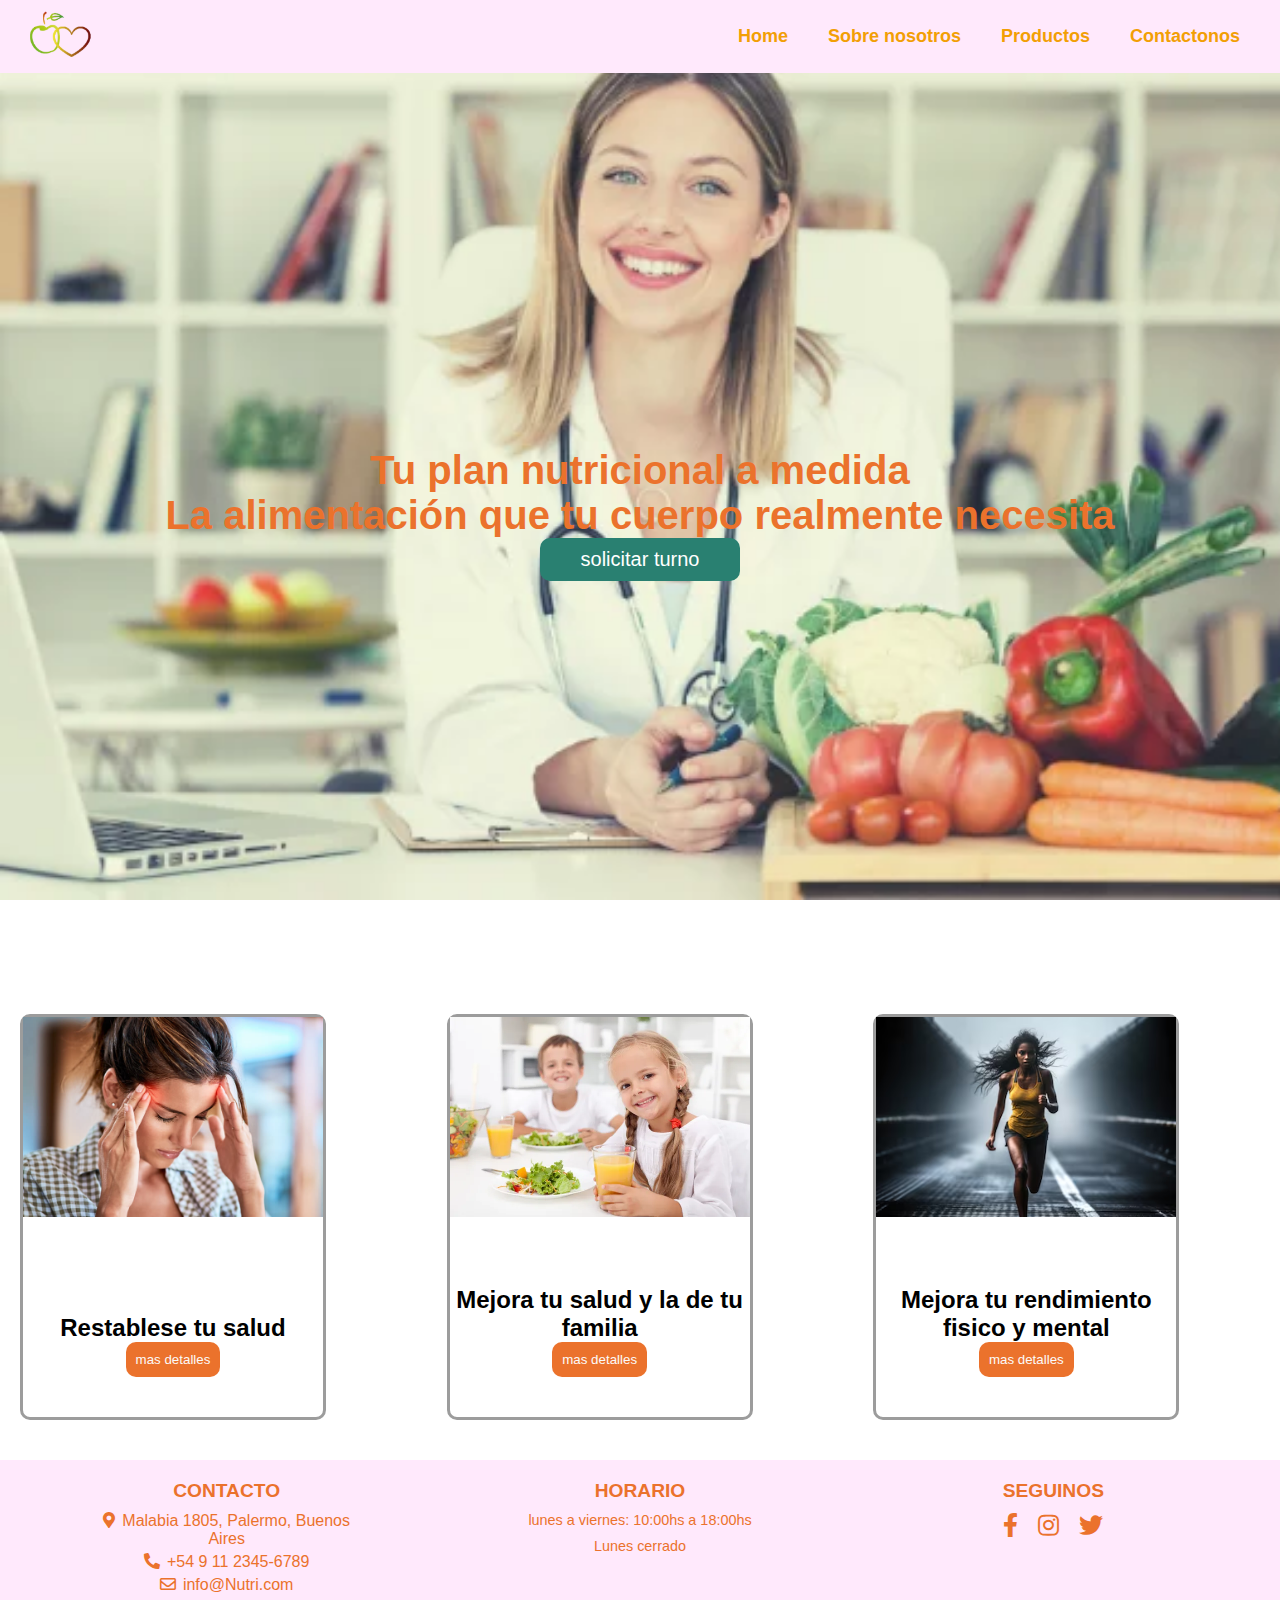
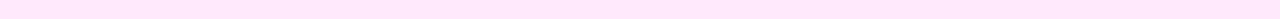
==== index.html @ 881b04ba "cambio de carpeta de css" ====
<!DOCTYPE html>
<html lang="en">
<head>
    <meta charset="UTF-8">
    <meta name="viewport" content="width=device-width, initial-scale=1.0">
    <title>Nutriwebb</title>
    <link rel="stylesheet" href="/css/style.css">
    <link rel="stylesheet" href="https://cdnjs.cloudflare.com/ajax/libs/font-awesome/5.15.4/css/all.min.css">
</head>
<body>
    
    <header>
        <div class="header-logo">
            <a href="index.html">
                <img src="img/logo.png" alt="logo" style="width: 80px;">
            </a>
        </div>
    
        <nav>
          <ul class="nav-links">
            <li><a aria-current="page home" href="index.html">Home</a></li>
            <li><a aria-current="page nosotros" href="about.html">Sobre nosotros</a></li>
            <li><a aria-current="productos" href="#">Productos</a></li>
            <li><a aria-current="page contacto" href="/contacto.html">Contactonos</a></li>
          </ul>
          <div class="hamburger">
            <div class="line"></div>
            <div class="line"></div>
            <div class="line"></div>
        </div>
        <button class="close-btn">&times;</button>
        </nav>
      </header>

    <main>
          <div class="home-background">
               <p class="frase-home">
                   Tu plan nutricional a medida
               </p>
               <p class="frase-home">
                   La alimentación que tu cuerpo realmente necesita
               </p>
               <button class="btnturno">solicitar turno</button>
          </div>

          <div class="card-container">
            <div class="card">
                <img src="img/card2.jpg" alt="">
                <div class="content">

                </div>
                <div class="card-footer">
                    <h2>Restablese tu salud</h1>
                    <button class="btndetalle">mas detalles</button>
                </div>
            </div>
            <div class="card">
                <img src="img/card1.jpg" alt="">
                <div class="content">

                </div>
                <div class="card-footer">
                    <h2>Mejora tu salud y la de tu familia</h1>
                    <button class="btndetalle">mas detalles</button>
                </div>
            </div>
            <div class="card">
                <img src="img/card3.avif" alt="">
                <div class="content">

                </div>
                <div class="card-footer">
                    <h2>Mejora tu rendimiento fisico y mental</h1>
                    <button class="btndetalle">mas detalles</button>
                </div>
            </div>
          </div>
    </main>

    <footer>
        <div class="footer-links">
          <div class="footer-column">
            <h4>CONTACTO</h4>
            <ul class="contact-icons">
              <li><a href="#"><i class="fas fa-map-marker-alt"></i><span>Malabia 1805, Palermo, Buenos Aires</span></a></li>
              <li><a href="#"><i class="fas fa-phone-alt"></i><span>+54 9 11 2345-6789</span></a></li>
              <li><a href="#"><i class="far fa-envelope"></i><span>info@Nutri.com</span></a></li>
            </ul>
          </div>
          <div class="footer-column">
            <h4>HORARIO</h4>
              <p>lunes a viernes: 10:00hs a 18:00hs</p>
              <p>Lunes cerrado</p>
          </div>
          <div class="footer-column">
            <h4>SEGUINOS</h4>
            <ul class="social-icons">
                <li><a href="#"><i class="fab fa-facebook-f"></i></a></li>
                <li><a href="#"><i class="fab fa-instagram"></i></a></li>
                <li><a href="#"><i class="fab fa-twitter"></i></a></li>
            </ul> 
          </div>
        
        
          </div>
          
          </div>
        </div>
      </footer>

    <script src="js/navbar.js"></script>
</body>
</html>
---- css/style.css ----
*{
    margin: 0;
  padding: 0;
  }
  

  /* seccion barra de navegacion  */

body {
    font-family: Arial, sans-serif;
}

header {
    background-color: #ffe9fc;
    color: #fff;
    padding: 10px 20px;
    display: flex;
    justify-content: space-between;
    align-items: center;
    position: fixed; /* Fijar el header en la parte superior */
    top: 0;
    left: 0;

    width: 100%; /* Ancho completo del header */
  
}


nav {
    display: flex;
    justify-content: space-around;
    align-items: center;
    padding: 10px 60px 10px 20px;
    position: relative;

}

nav .nav-links {

    list-style: none;
    display: flex;
    gap: 40px;
    margin: 0;

}

nav .nav-links li {
    margin: 0;
}

nav .nav-links a {
    color: #F29F05;
    text-decoration: none;
    font-size: 18px;
    font-weight: bold;
    transition: color 0.3s
}

a:hover {
    color: #efc77c !important; 
}

nav .hamburger {
    display: none;
    flex-direction: column;
    cursor: pointer;
    gap: 5px;
}

nav .hamburger .line {
    width: 25px;
    height: 3px;
    background-color: #F29F05;
}

nav .close-btn {
    display: none;
    
}

@media (max-width: 796px) {

    nav .close-btn {
        color: #fff;
        /* display: block; */
        border: 0;
        font-size: 2rem;
        background-color: transparent;
        cursor: pointer;
    }


    nav .nav-links {
        
        display: none;
        flex-direction: column;
        position: fixed;
        top: 0;
        right: 0;
        height: 100%;
        width: 200px;
        background-color: #F29F05;
        padding: 20px 10px;
        border-left: 1px solid #444;
        box-shadow: -2px 0 5px rgba(0, 0, 0, 0.5);
        z-index: 1;
        box-shadow: 0 0 0 100vmax rgba(0,0,0,.5);
    }

    nav .nav-links.active {
        display: flex;
    }

    nav .nav-links li {
        margin-bottom: 20px;
    }

    nav .nav-links a {
      color: #fff;
      /* padding-top: 100%; */
    }
      

    nav .nav-links li:last-child {
        margin-bottom: 0;
    }

    nav .hamburger {
        display: flex;
        z-index: 2;
    }

    nav .hamburger.active {
        display: none;
    }

    nav .close-btn {
        display: none;
        z-index: 2;
    }

    nav .close-btn.active {
        display: block;
    }

    a:hover {
        color: #023059 !important; 
    }
}

  /* secion home */
 
  main{
      margin-top: 4rem;

  }

  .home-background{
    background-image: url(/img/home.423);
    background-repeat: no-repeat;
    background-size: cover;
    background-attachment: fixed;
    height: 100vh;
    display: flex;
    flex-direction: column;
    align-items: center;
    justify-content: center;
    padding-left: 5rem;
    padding-right: 5rem;

  }

  .frase-home{
     font-size: 2.5rem;
     font-weight:800;
     color: #eb722c;
    
  }
  .btnturno{
    background-color: #298071;
    color: #fff;
    border-radius: 10px;
    padding: 10px;
    border:0;
    font-size: 20px;
    width: 200px;


  }


  


  /* stilos para cards */

.card-container{
  margin-top: 30px;
  width: 100%;
  padding: 20px;
  display:grid;
  grid-template-columns: repeat(auto-fill,minmax(23rem, 1fr));
}
  .card{
    width: 300px;
    height: 400px;
    border: solid rgb(156, 156, 156);
    border-radius: 10px;
    display: flex;
    flex-direction: column;
    gap: 10px;
    margin-bottom: 20px;
  }

  .card .content{
    flex-grow: 1;
    flex-shrink: 1;
  }

  .card-footer{
    margin-bottom: 40px;
    width: 100%;
    text-align: center;

  }

  .btndetalle{
    background-color: #eb722c;
    border: 0;
    border-radius: 10px;
    padding: 10px;
    color: #fcfaf9;
    margin: auto;
  }

  /* stilos para contactanos */

  .contacto{
    margin-top: 4rem;
    padding: 2rem;
    width: 100%;

  }

  .contacto-titulo{
   width: 250px;
   margin: auto;
   font-size: 40px;
   color: #eb722c;
   margin-bottom: 1rem;
  }

  .contacto .container{
    width: 50%;
    margin: auto;
    background-color: #fcfaf9;

  }
.row{
    width: 100%;
    height: 45vh;
    display: flex;
    flex-direction: column;
    gap: 13px;
    padding: 15px;
    border: solid rgb(192, 188, 188);
  
    border-radius: 10px;

}

.col{
    width: 100%;

}

.label{
    width: 100%;
    height: 30px;
}
.btnenviar{
  background-color: #eb722c;
  padding: 5px;
  margin: auto;
  color: #ddcfb4;
  border-radius: 10px;
  width: 80px;
  border: 0;
  font-size: 20px;
}
  /* fin estilo contactanos */

  

    /* Estilos de sobre nosotros*/

 .about{
    display:grid;
    grid-template-columns: repeat(auto-fill,minmax(35rem, 1fr));

 }

 .about-text{
    display: flex;
    align-items: center;

 }

 .about-text p{
    font-size: 25px;
 }


  /* Estilos del footer */
footer {
    background-color:  #ffe9fc;
    color: #eb722c;
    text-align: center;
    padding: 20px;
    margin-bottom: 0;
  }

  .footer-links {
    display: flex;
    flex-wrap: wrap;
    justify-content: space-around;
  }
  
  .footer-column {
    flex-basis: calc(25% - 40px); /* Ajusta según el número de columnas */
    margin: 0px;
  }
  
  .footer-column h4 {
    font-size: 1.2rem;
    margin-bottom: 10px;
  }
  
  .footer-column ul {
    list-style: none;
    padding: 0;
  }
  
  .footer-column ul li {
    margin-bottom: 5px;
  }
  
  .footer-column ul li a {
    color: #eb722c;
    text-decoration: none;
  }
  
  .contact-icons > li > a > i{
    margin-right: 7px
  }

  .social-icons {
    display: flex;
    justify-content: center;
    margin-bottom: 20px;
  }
  
  .social-icons li {
    margin: 0 10px;
  }
  
  .social-icons li a {
    color:#eb722c;
    font-size: 1.5rem;
    text-decoration: none;
  }
  
  /* Estilos para el texto de suscripción */
  .footer-column p {
    font-size: 0.9rem;
    margin-bottom: 10px;
  }
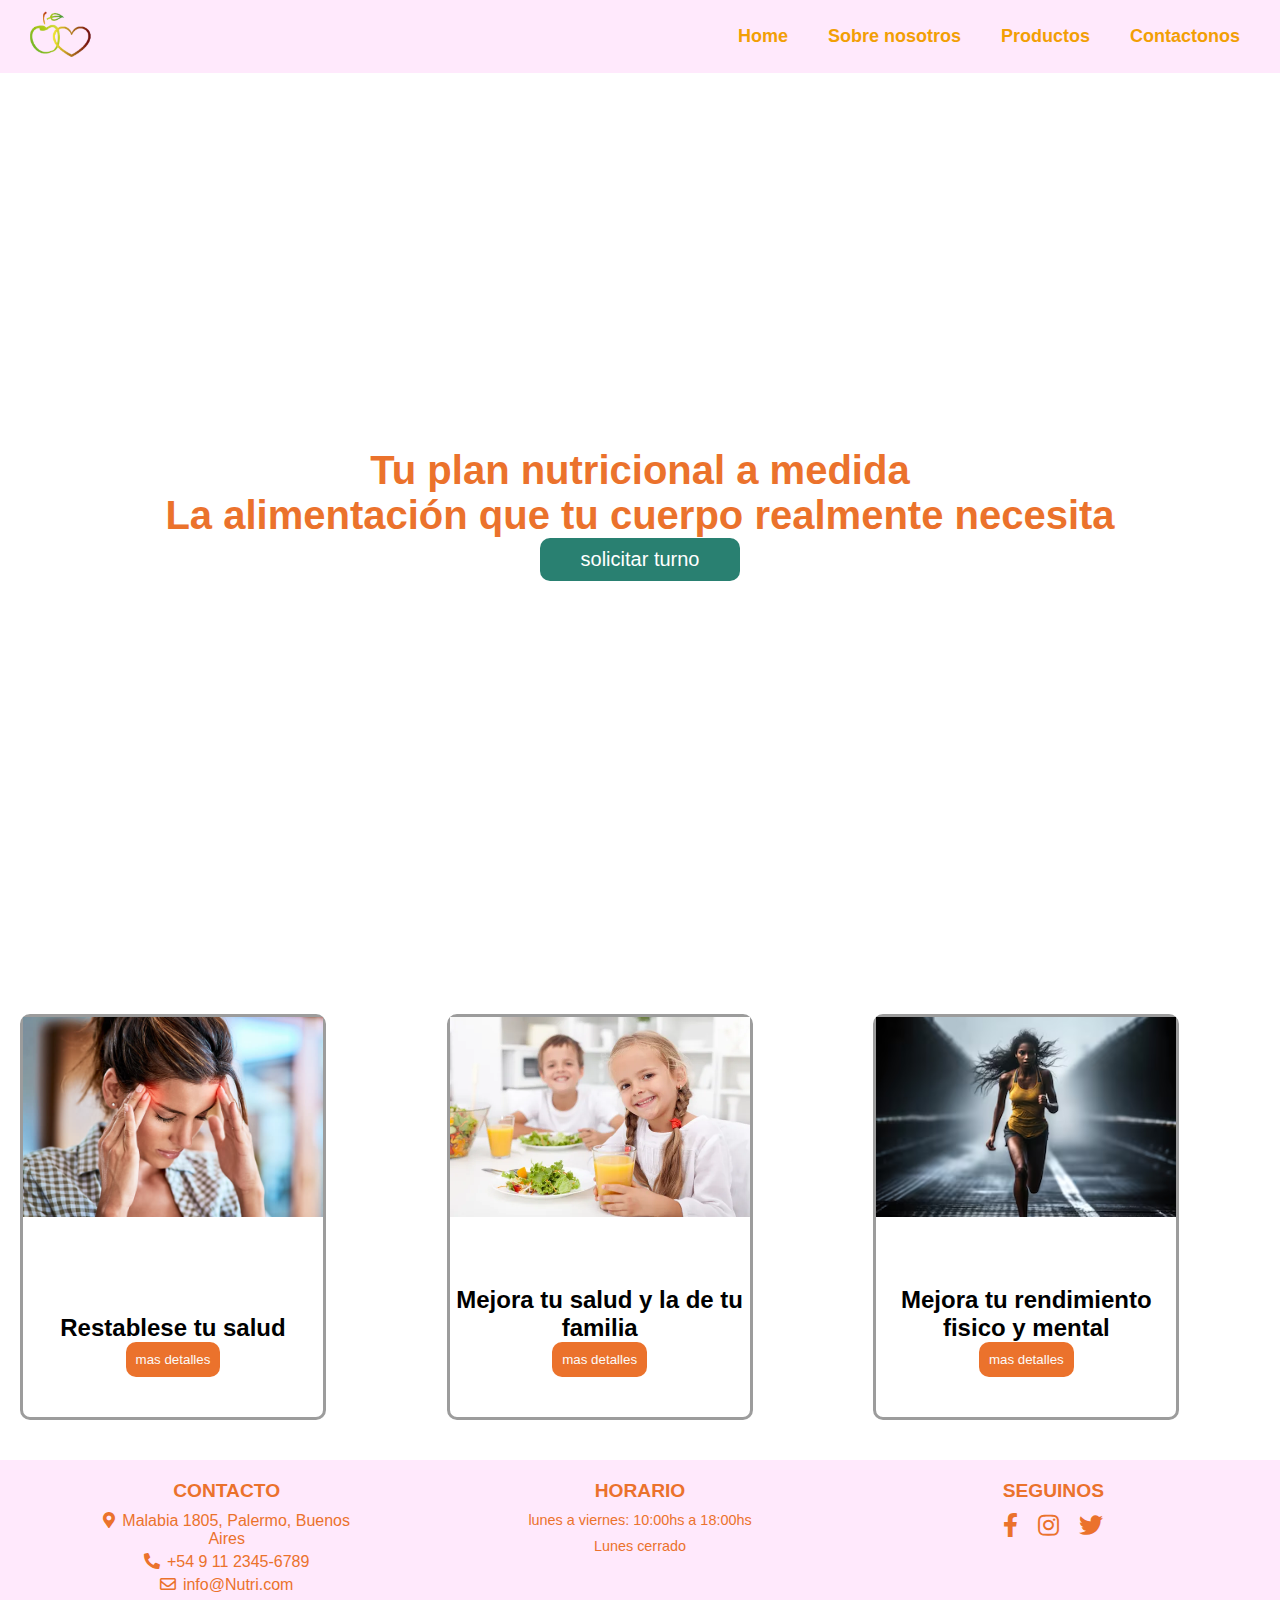
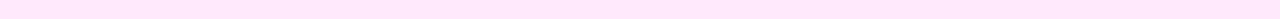
==== commit fe564bf5: "cambiando ruta de imagen home" ====
--- a/index.html
+++ b/index.html
@@ -4,7 +4,7 @@
     <meta charset="UTF-8">
     <meta name="viewport" content="width=device-width, initial-scale=1.0">
     <title>Nutriwebb</title>
-    <link rel="stylesheet" href="/css/style.css">
+    <link rel="stylesheet" href="css/style.css">
     <link rel="stylesheet" href="https://cdnjs.cloudflare.com/ajax/libs/font-awesome/5.15.4/css/all.min.css">
 </head>
 <body>
@@ -21,7 +21,7 @@
             <li><a aria-current="page home" href="index.html">Home</a></li>
             <li><a aria-current="page nosotros" href="about.html">Sobre nosotros</a></li>
             <li><a aria-current="productos" href="#">Productos</a></li>
-            <li><a aria-current="page contacto" href="/contacto.html">Contactonos</a></li>
+            <li><a aria-current="page contacto" href="contacto.html">Contactonos</a></li>
           </ul>
           <div class="hamburger">
             <div class="line"></div>
@@ -110,4 +110,4 @@
 
     <script src="js/navbar.js"></script>
 </body>
-</html>+</html>
--- a/css/style.css
+++ b/css/style.css
@@ -157,7 +157,7 @@
   }
 
   .home-background{
-    background-image: url(/img/home.423);
+    background-image: url(img/home.423);
     background-repeat: no-repeat;
     background-size: cover;
     background-attachment: fixed;
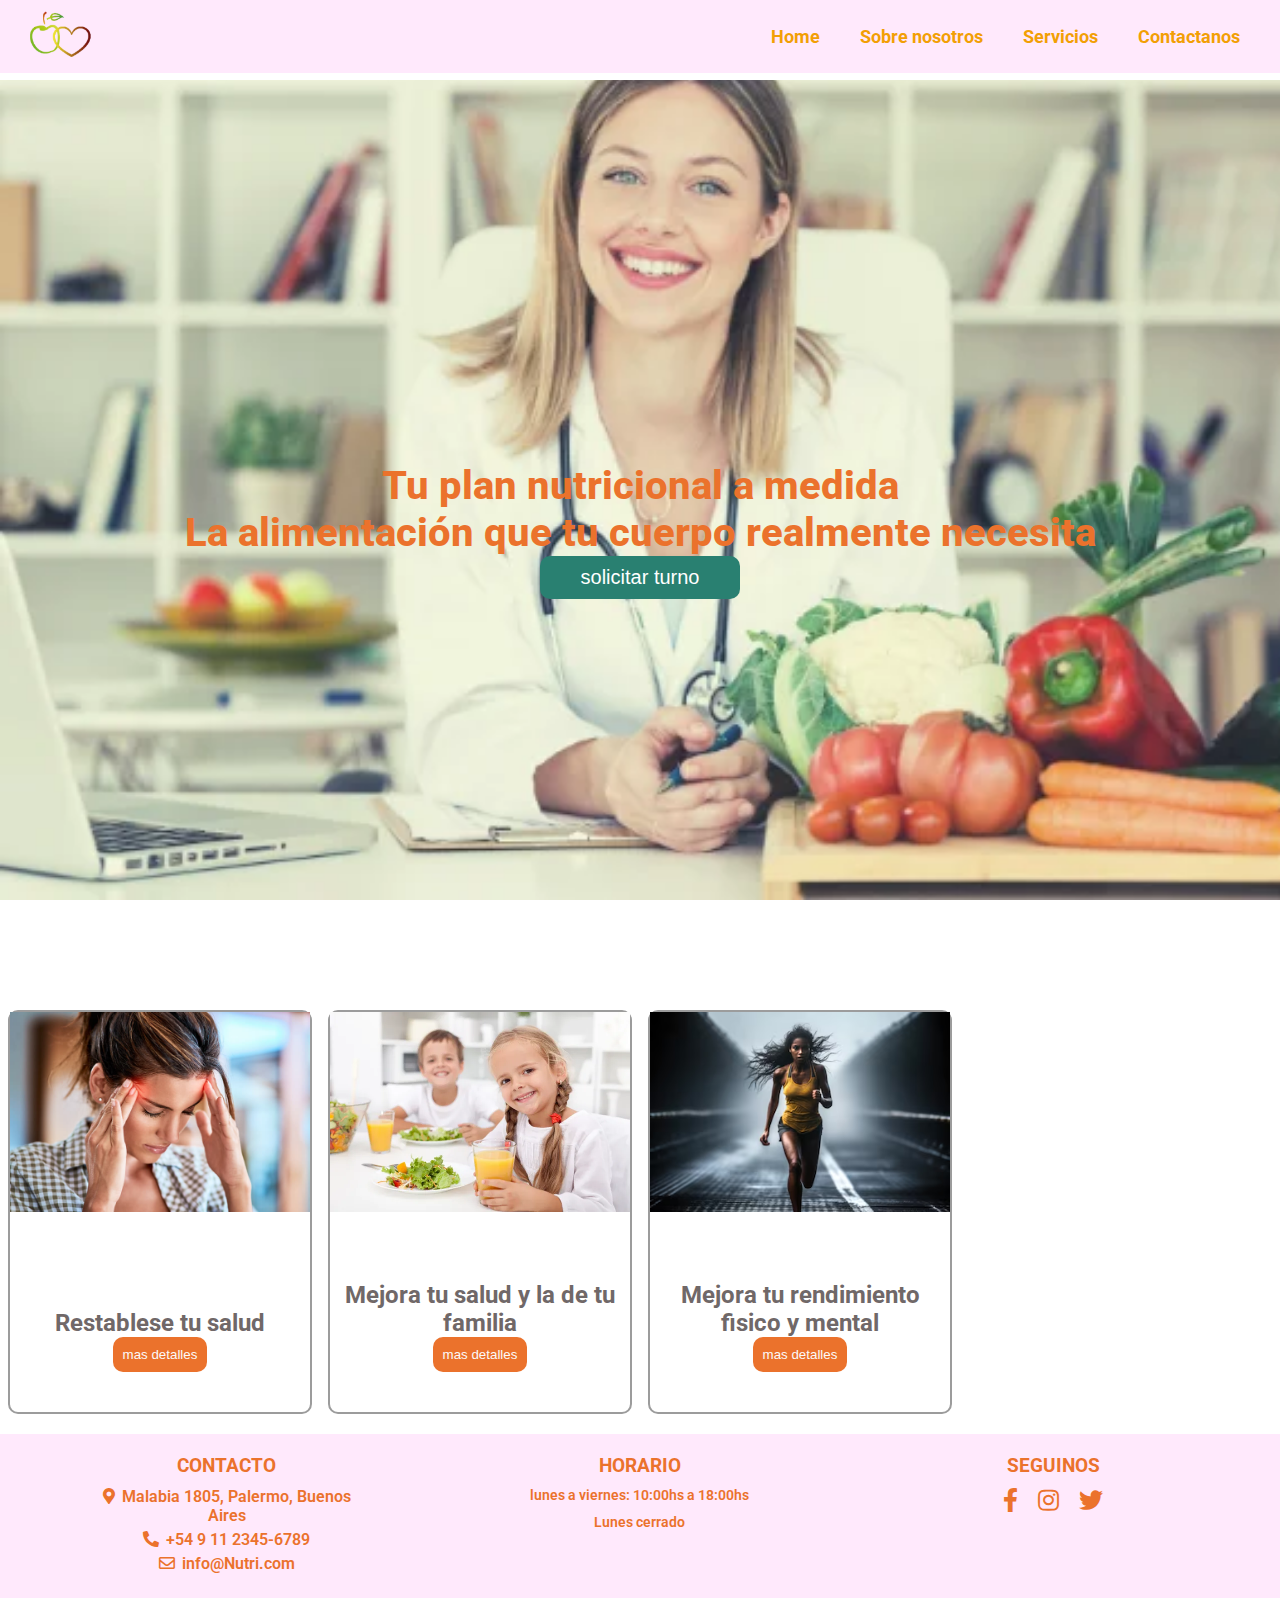
==== commit 0781c7b6: "pagina servicios" ====
--- a/index.html
+++ b/index.html
@@ -1,5 +1,5 @@
 <!DOCTYPE html>
-<html lang="en">
+<html lang="es">
 <head>
     <meta charset="UTF-8">
     <meta name="viewport" content="width=device-width, initial-scale=1.0">
@@ -20,8 +20,8 @@
           <ul class="nav-links">
             <li><a aria-current="page home" href="index.html">Home</a></li>
             <li><a aria-current="page nosotros" href="about.html">Sobre nosotros</a></li>
-            <li><a aria-current="productos" href="#">Productos</a></li>
-            <li><a aria-current="page contacto" href="contacto.html">Contactonos</a></li>
+            <li><a aria-current="productos" href="servicios.html">Servicios</a></li>
+            <li><a aria-current="page contacto" href="contacto.html">Contactanos</a></li>
           </ul>
           <div class="hamburger">
             <div class="line"></div>
--- a/css/style.css
+++ b/css/style.css
@@ -1,3 +1,5 @@
+
+@import url('https://fonts.googleapis.com/css2?family=Roboto:ital,wght@0,100;0,300;0,400;0,500;0,700;0,900;1,100;1,300;1,400;1,500;1,700;1,900&display=swap');
 
 *{
     margin: 0;
@@ -8,8 +10,9 @@
   /* seccion barra de navegacion  */
 
 body {
-    font-family: Arial, sans-serif;
-}
+  font-family: "Roboto", sans-serif;
+  font-weight: 600;
+  font-style: normal;}
 
 header {
     background-color: #ffe9fc;
@@ -100,7 +103,7 @@
         right: 0;
         height: 100%;
         width: 200px;
-        background-color: #F29F05;
+        background-color:#F29F05;
         padding: 20px 10px;
         border-left: 1px solid #444;
         box-shadow: -2px 0 5px rgba(0, 0, 0, 0.5);
@@ -152,23 +155,20 @@
   /* secion home */
  
   main{
-      margin-top: 4rem;
-
+      margin-top: 5rem;
   }
 
   .home-background{
-    background-image: url(img/home.423);
+    background-image: url(/img/home.423);
     background-repeat: no-repeat;
     background-size: cover;
     background-attachment: fixed;
     height: 100vh;
+    width: 100%;
     display: flex;
     flex-direction: column;
     align-items: center;
     justify-content: center;
-    padding-left: 5rem;
-    padding-right: 5rem;
-
   }
 
   .frase-home{
@@ -185,27 +185,26 @@
     border:0;
     font-size: 20px;
     width: 200px;
-
-
-  }
-
-
-  
-
-
-  /* stilos para cards */
+  }
+
+
+  
+
+
+  /* stilos para cards home */
 
 .card-container{
   margin-top: 30px;
   width: 100%;
-  padding: 20px;
   display:grid;
-  grid-template-columns: repeat(auto-fill,minmax(23rem, 1fr));
+  grid-template-columns: repeat(auto-fill,minmax(20rem, 1fr));
+ justify-items: center;
 }
   .card{
+
     width: 300px;
     height: 400px;
-    border: solid rgb(156, 156, 156);
+    border: 2px solid rgb(156, 156, 156);
     border-radius: 10px;
     display: flex;
     flex-direction: column;
@@ -222,6 +221,7 @@
     margin-bottom: 40px;
     width: 100%;
     text-align: center;
+    color: #706868;
 
   }
 
@@ -238,36 +238,33 @@
 
   .contacto{
     margin-top: 4rem;
-    padding: 2rem;
     width: 100%;
+    display: flex;
+    flex-direction: column;
+    justify-content: center;
+    align-items: center;
 
   }
 
   .contacto-titulo{
    width: 250px;
-   margin: auto;
    font-size: 40px;
    color: #eb722c;
    margin-bottom: 1rem;
   }
 
   .contacto .container{
-    width: 50%;
-    margin: auto;
-    background-color: #fcfaf9;
+    width: 450px;
+    height: 400px;
 
   }
 .row{
-    width: 100%;
-    height: 45vh;
     display: flex;
     flex-direction: column;
     gap: 13px;
-    padding: 15px;
-    border: solid rgb(192, 188, 188);
-  
+    padding: 1.4rem;
+    box-shadow: 0 0 20px rgba(0,0,0,0.2);
     border-radius: 10px;
-
 }
 
 .col{
@@ -275,9 +272,18 @@
 
 }
 
+.input{
+    width: 98%;
+    height: 30px;
+    background-color: #f3f3f5;
+    border:2px solid rgb(211, 209, 209);
+    border-radius: 10px;
+    padding: 5px;
+}
+
 .label{
-    width: 100%;
-    height: 30px;
+  color: #706868;
+
 }
 .btnenviar{
   background-color: #eb722c;
@@ -291,25 +297,72 @@
 }
   /* fin estilo contactanos */
 
-  
-
     /* Estilos de sobre nosotros*/
 
  .about{
+
     display:grid;
-    grid-template-columns: repeat(auto-fill,minmax(35rem, 1fr));
-
+    gap: 2rem;
+    grid-template-columns: repeat(auto-fill,minmax(25rem, 1fr));
+    justify-items: center;
  }
 
  .about-text{
     display: flex;
     align-items: center;
-
+    flex-direction: column;
+    padding: 2rem;
  }
 
+ .about h2{
+  margin-bottom: 1rem;
+   color: #eb722c;
+ }
+
  .about-text p{
-    font-size: 25px;
+    font-size: 1rem;
+    color: rgb(106, 106, 107);
  }
+
+
+  /* Estilos pagina servicios */
+
+.service-container{
+    display:grid;
+    gap: 2rem;
+    grid-template-columns: repeat(auto-fill,minmax(20rem, 1fr));
+    justify-items: center;
+    padding: 2rem;
+
+}
+
+.service-card {
+   box-shadow: 0 0 20px rgba(0,0,0,0.2);
+   border-radius: 10px;
+   width: 300px;
+   height: 400px;
+   border: 2px solid rgb(22, 235, 2);
+   display: flex;
+   flex-direction: column;
+   gap: 1rem;
+
+}
+
+.card-content{
+  padding: 10px;
+  text-align: center;
+}
+.card-content p{
+  color: #444;
+  margin-bottom:1rem ;
+}
+
+.card-content a{
+
+  text-decoration: none;
+  color: #eb722c;
+  font-size: 20px;
+}
 
 
   /* Estilos del footer */
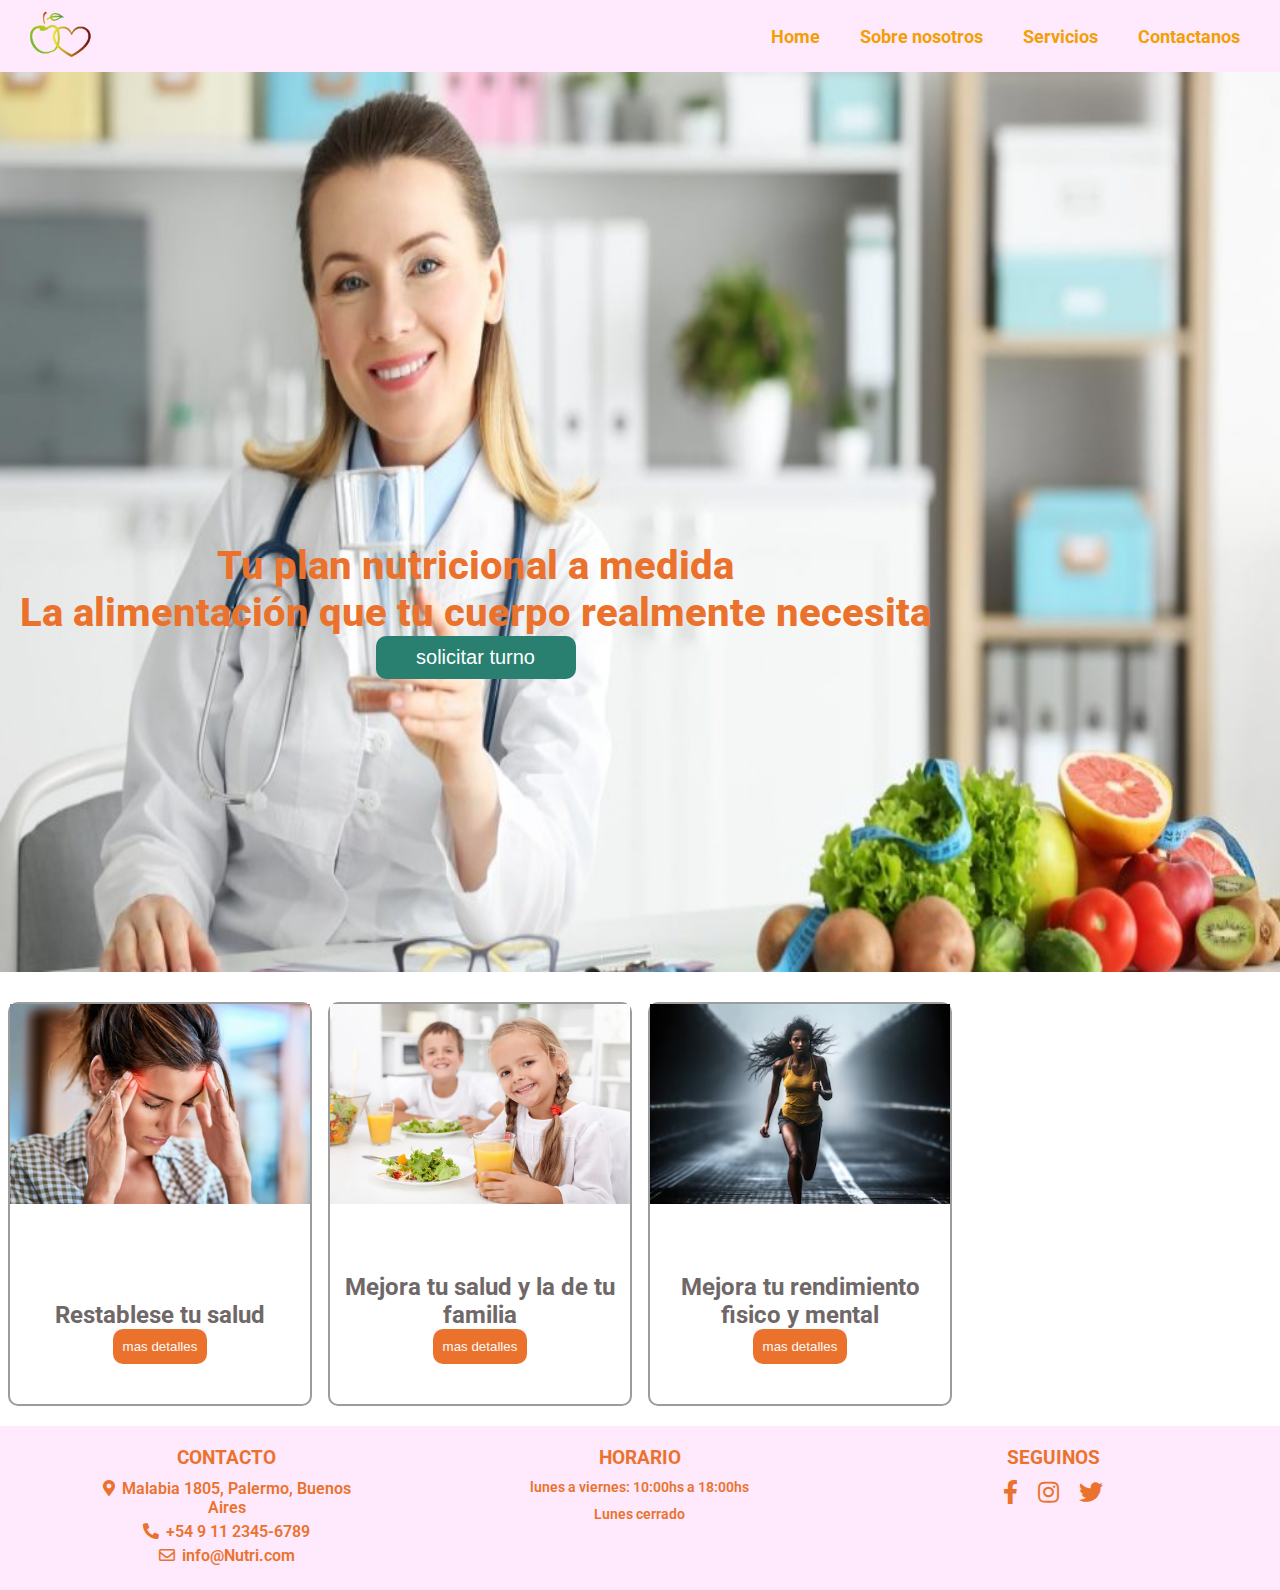
==== commit a5e2b5c5: "cambio imagen home" ====
--- a/index.html
+++ b/index.html
@@ -34,13 +34,16 @@
 
     <main>
           <div class="home-background">
-               <p class="frase-home">
-                   Tu plan nutricional a medida
-               </p>
-               <p class="frase-home">
-                   La alimentación que tu cuerpo realmente necesita
-               </p>
-               <button class="btnturno">solicitar turno</button>
+            <img src="img/home.jpg" alt="">
+            <div class="home-frase-container">                
+              <p class="frase-home">
+                Tu plan nutricional a medida
+              </p>
+              <p class="frase-home">
+                La alimentación que tu cuerpo realmente necesita
+              </p>
+            <button class="btnturno">solicitar turno</button>
+            </div>
           </div>
 
           <div class="card-container">
--- a/css/style.css
+++ b/css/style.css
@@ -155,11 +155,11 @@
   /* secion home */
  
   main{
-      margin-top: 5rem;
+      margin-top: 4.5rem;
   }
 
   .home-background{
-    background-image: url(/img/home.423);
+    /* background-image: url(/img/home.423);
     background-repeat: no-repeat;
     background-size: cover;
     background-attachment: fixed;
@@ -168,8 +168,28 @@
     display: flex;
     flex-direction: column;
     align-items: center;
+    justify-content: center; */
+    position:relative;
+    height: 100vh;
+  }
+
+  .home-frase-container{
+    position: absolute;
+    top: 50%;
+    margin: auto;
+    display: flex;
+    flex-direction: column;
+    align-items: center;
     justify-content: center;
-  }
+    padding: 20px;
+
+  }
+  .home-background img{
+    width: 100%;
+    height: 100vh;
+ 
+  }
+
 
   .frase-home{
      font-size: 2.5rem;
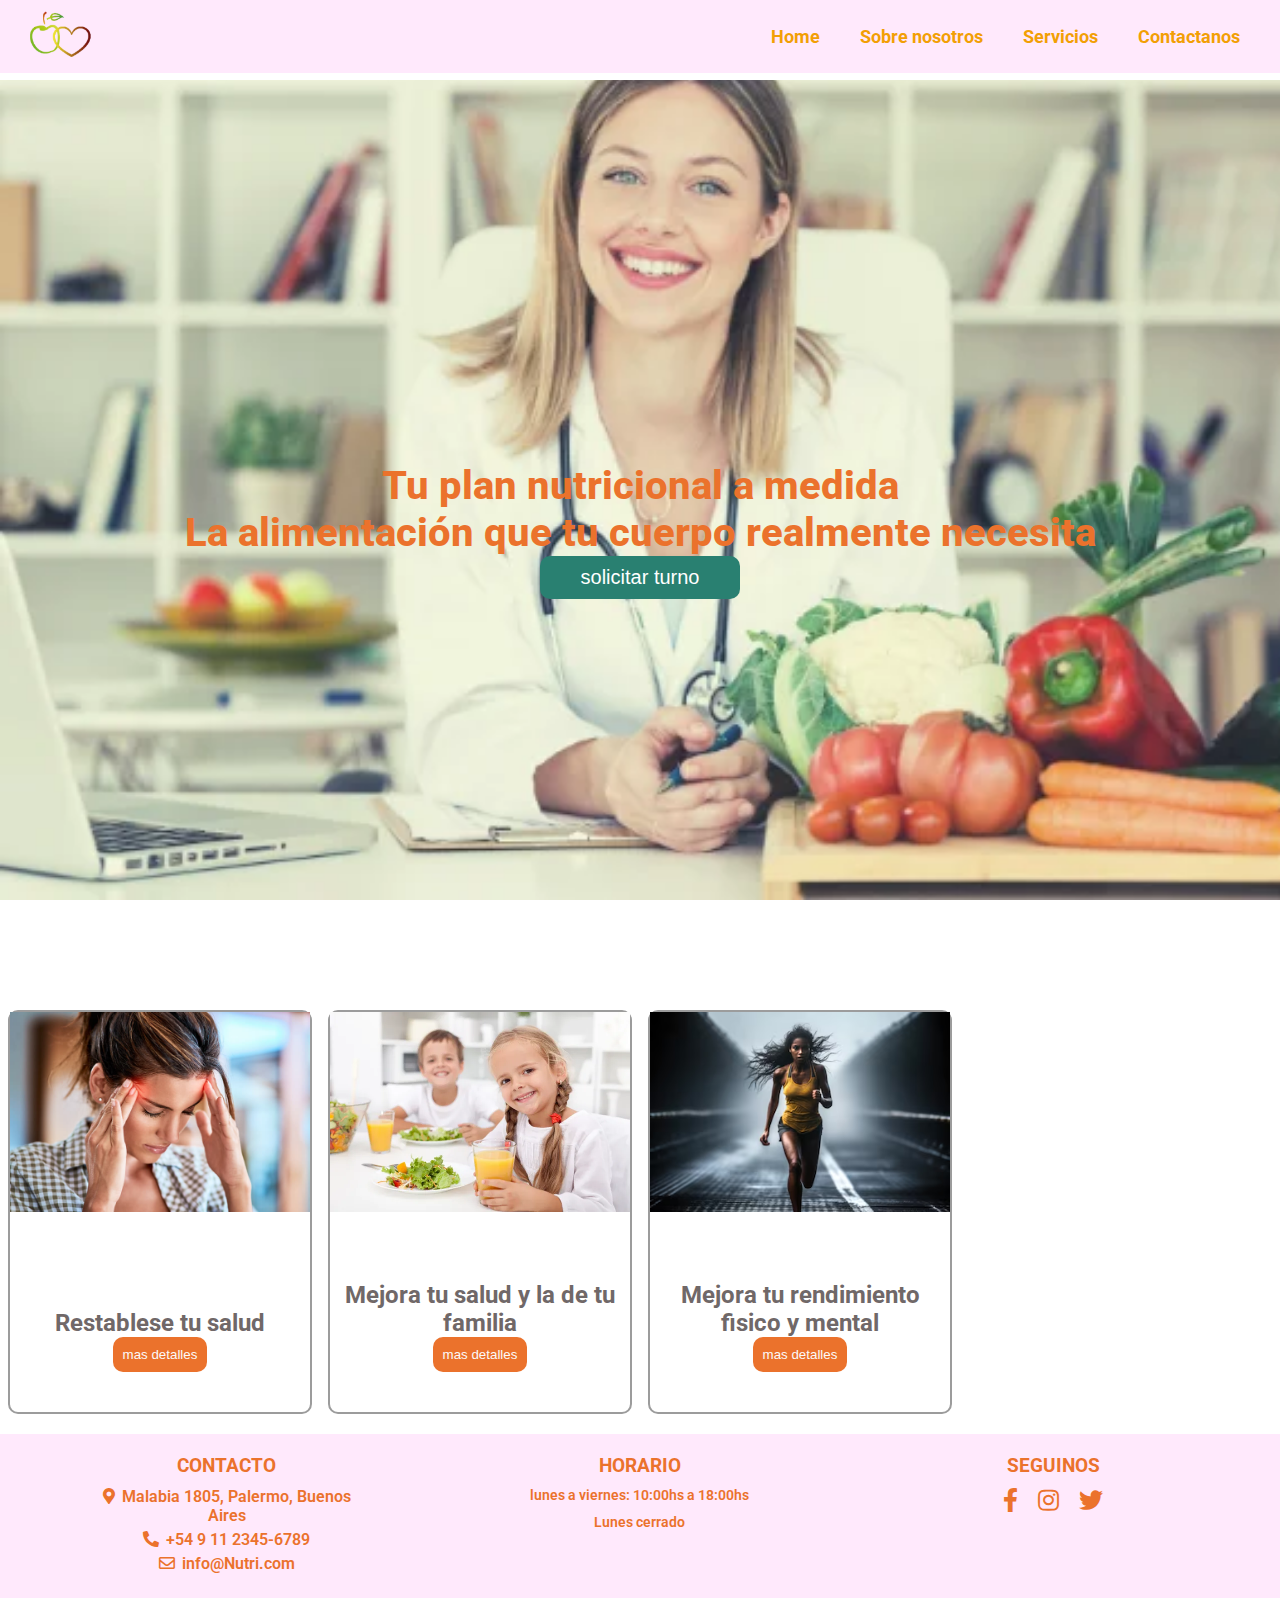
==== commit 9a32c1f0: "nuevos cambios en el home" ====
--- a/index.html
+++ b/index.html
@@ -34,16 +34,13 @@
 
     <main>
           <div class="home-background">
-            <img src="img/home.jpg" alt="">
-            <div class="home-frase-container">                
-              <p class="frase-home">
-                Tu plan nutricional a medida
-              </p>
-              <p class="frase-home">
-                La alimentación que tu cuerpo realmente necesita
-              </p>
+             <p class="frase-home">
+              Tu plan nutricional a medida
+            </p>
+            <p class="frase-home">
+              La alimentación que tu cuerpo realmente necesita
+            </p>
             <button class="btnturno">solicitar turno</button>
-            </div>
           </div>
 
           <div class="card-container">
--- a/css/style.css
+++ b/css/style.css
@@ -155,11 +155,10 @@
   /* secion home */
  
   main{
-      margin-top: 4.5rem;
-  }
-
+      margin-top: 5rem;
+  }
   .home-background{
-    /* background-image: url(/img/home.423);
+    background-image: url(/img/home.423);
     background-repeat: no-repeat;
     background-size: cover;
     background-attachment: fixed;
@@ -168,28 +167,8 @@
     display: flex;
     flex-direction: column;
     align-items: center;
-    justify-content: center; */
-    position:relative;
-    height: 100vh;
-  }
-
-  .home-frase-container{
-    position: absolute;
-    top: 50%;
-    margin: auto;
-    display: flex;
-    flex-direction: column;
-    align-items: center;
     justify-content: center;
-    padding: 20px;
-
-  }
-  .home-background img{
-    width: 100%;
-    height: 100vh;
- 
-  }
-
+  }
 
   .frase-home{
      font-size: 2.5rem;
